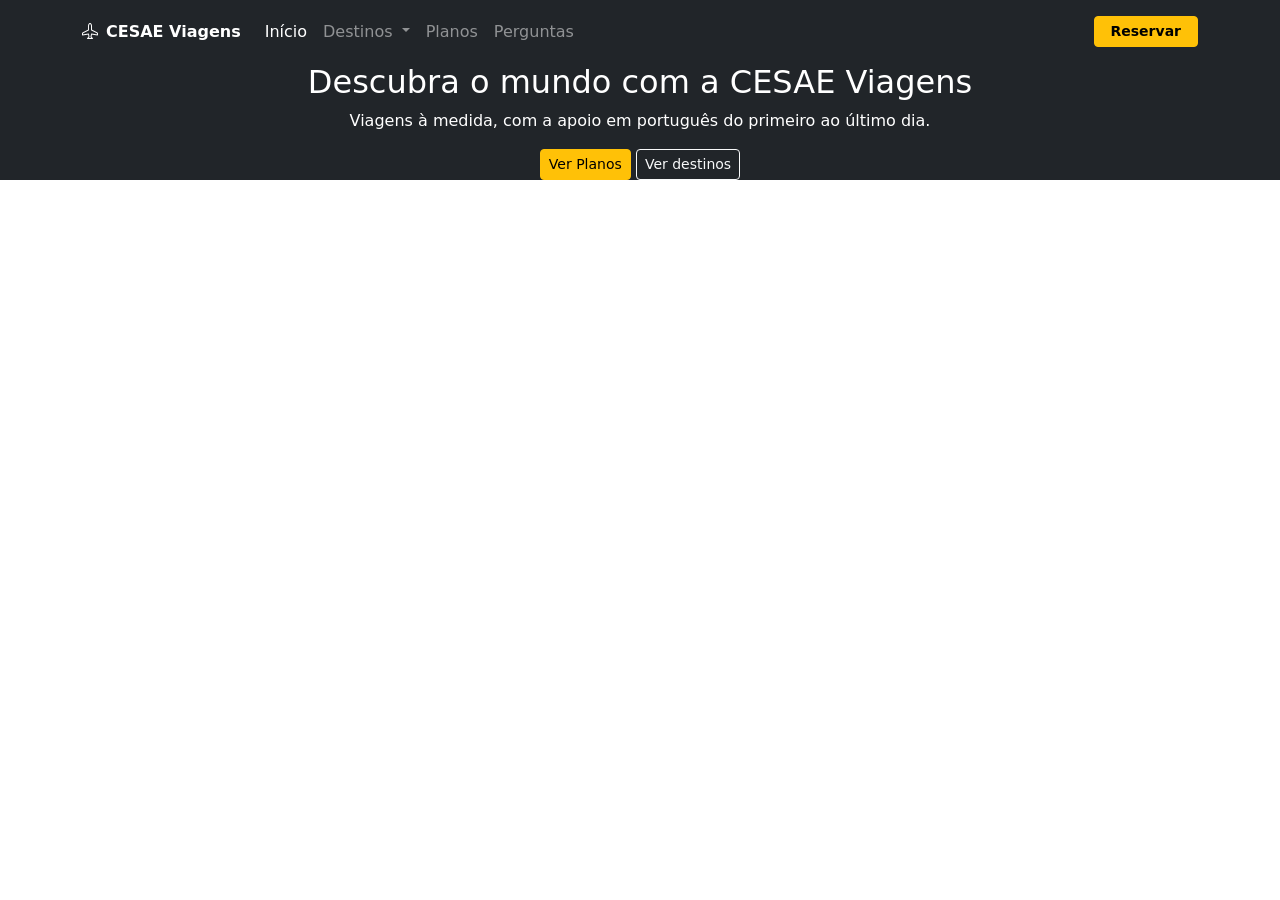
==== Rafael Cesae/Programaçao Web/cesae-viagens/index.html @ 26f74f62 "cesae-viagens iniciada a tarefa cesae-viagens" ====
<!DOCTYPE html>
<html lang="en">

<head>
    <meta charset="UTF-8">
    <meta name="viewport" content="width=device-width, initial-scale=1.0">
    <title>CESAE Viagens</title>
    <link rel="stylesheet" href="https://cdn.jsdelivr.net/npm/bootstrap-icons@1.11.3/font/bootstrap-icons.min.css">
    <link href="https://cdn.jsdelivr.net/npm/bootstrap@5.3.8/dist/css/bootstrap.min.css" rel="stylesheet"
        integrity="sha384-sRIl4kxILFvY47J16cr9ZwB07vP4J8+LH7qKQnuqkuIAvNWLzeN8tE5YBujZqJLB" crossorigin="anonymous">
</head>

<body>
    <header>
    
    <nav class="navbar bg-dark py-3 px-3 px-md-5">
        <div class="container d-flex align-items-center flex-nowrap">
            
            <!-- Logotipo - o text-nowrap ajuda a nao partir o nome -->
            <p class="logotipo fw-bold mb-0 me-3 me-md-4 text-nowrap">
                <a class="text-decoration-none text-white d-inline-flex align-items-center gap-2" href="#">
                    <i class="bi bi-airplane"></i>
                    CESAE Viagens
                </a>
            </p>

            <!-- Links -->
            <ul class="navbar-nav d-flex flex-row align-items-center gap-2 gap-md-3 me-auto mb-0">
                <li class="nav-item">
                    <a class="nav-link text-white p-0" href="#">Início</a>
                </li>
                <li class="nav-item dropdown"> <!-- Dar fix no dropdown que esta a partir a navbar-->
                    <a class="nav-link dropdown-toggle text-white-50 p-0" data-bs-toggle="dropdown" href="#" role="button" aria-expanded="false">
                        Destinos
                    </a>
                    <ul class="dropdown-menu">
                        <li><a class="dropdown-item" href="#">Action</a></li>
                        <li><a class="dropdown-item" href="#">Another action</a></li>
                        <li><a class="dropdown-item" href="#">Something else here</a></li>
                    </ul>
                </li>
                <li class="nav-item">
                    <a class="nav-link text-white-50 p-0" href="#">Planos</a>
                </li>
                <li class="nav-item">
                    <a class="nav-link text-white-50 p-0" href="#">Perguntas</a>
                </li>
            </ul>

            <!-- Botão Reservar - o flex-shrink ajuda o botao a ficar a direita e nao ir para cima dos elementos -->
            <button type="button" class="btn btn-warning btn-sm fw-semibold px-3 flex-shrink-0 ms-2">Reservar</button>

        </div>
    </nav>
</header>
    <main>
        <section class="text-center bg-dark text-white">
            <h2> Descubra o mundo com a CESAE Viagens </h1>
                <p> Viagens à medida, com a apoio em português do primeiro ao último dia.</p>
                <button type="button" class="btn btn-warning btn-sm">Ver Planos</button>
                <button type="button" class="btn btn-outline-light btn-sm">Ver destinos</button>
        </section>
    </main>
    <script src="https://cdn.jsdelivr.net/npm/bootstrap@5.3.8/dist/js/bootstrap.bundle.min.js"
        integrity="sha384-FKyoEForCGlyvwx9Hj09JcYn3nv7wiPVlz7YYwJrWVcXK/BmnVDxM+D2scQbITxI"
        crossorigin="anonymous"></script>
</body>

</html>
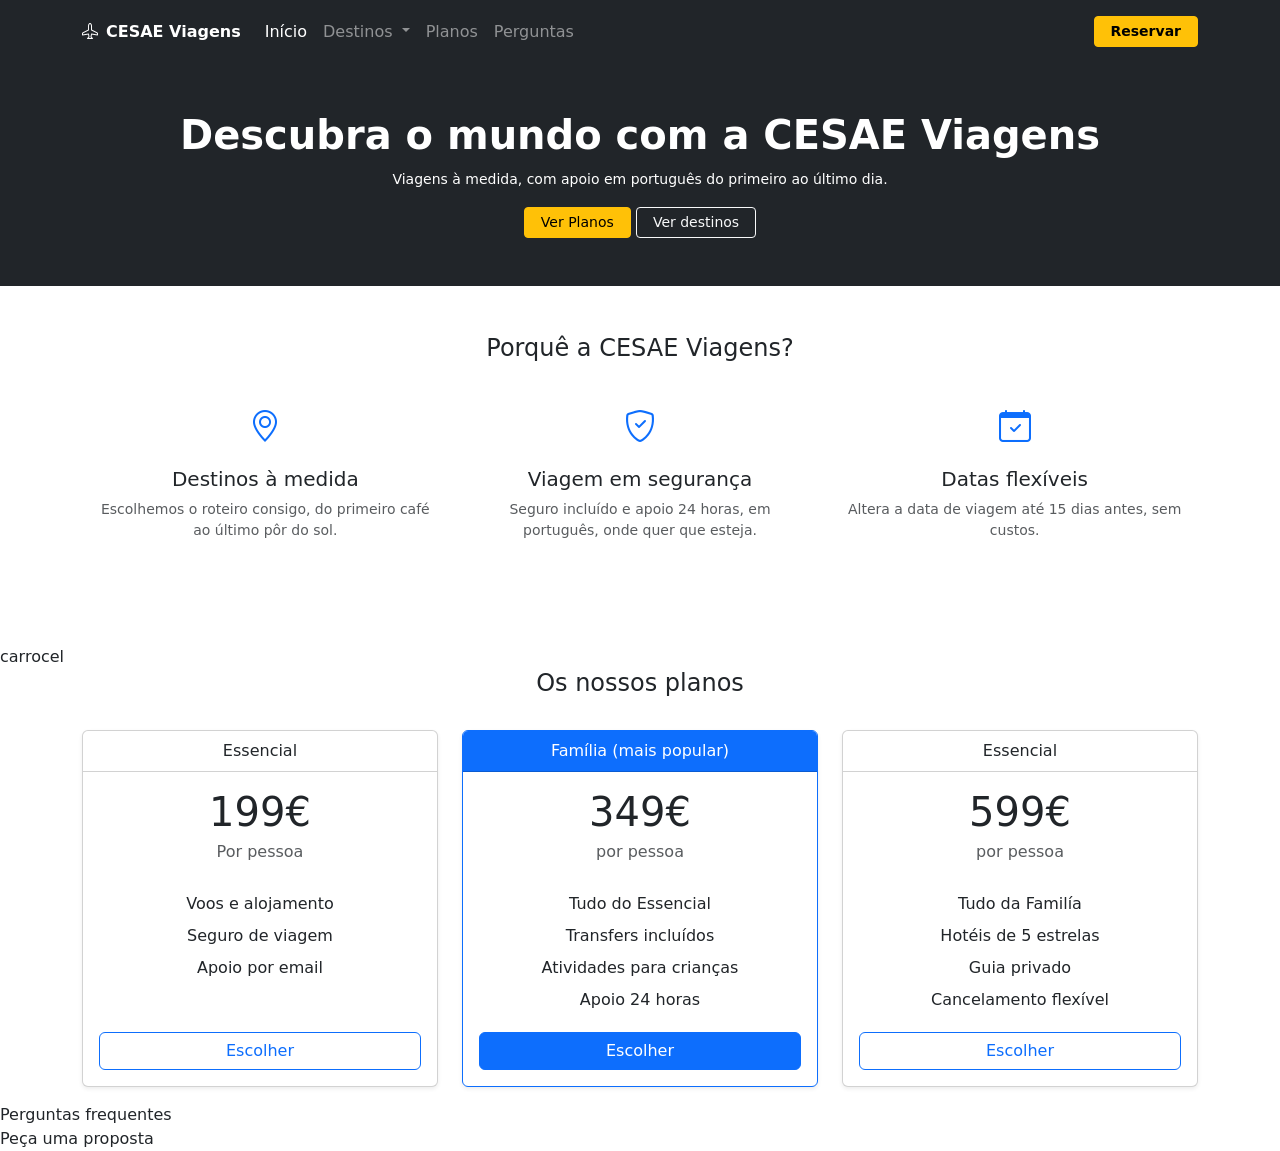
==== commit 40191ca0: "Cesae Viagens cards added the 3 cards and made it responsive" ====
--- a/Rafael Cesae/Programaçao Web/cesae-viagens/index.html
+++ b/Rafael Cesae/Programaçao Web/cesae-viagens/index.html
@@ -12,53 +12,181 @@
 
 <body>
     <header>
-    
-    <nav class="navbar bg-dark py-3 px-3 px-md-5">
-        <div class="container d-flex align-items-center flex-nowrap">
-            
-            <!-- Logotipo - o text-nowrap ajuda a nao partir o nome -->
-            <p class="logotipo fw-bold mb-0 me-3 me-md-4 text-nowrap">
-                <a class="text-decoration-none text-white d-inline-flex align-items-center gap-2" href="#">
-                    <i class="bi bi-airplane"></i>
-                    CESAE Viagens
-                </a>
-            </p>
 
-            <!-- Links -->
-            <ul class="navbar-nav d-flex flex-row align-items-center gap-2 gap-md-3 me-auto mb-0">
-                <li class="nav-item">
-                    <a class="nav-link text-white p-0" href="#">Início</a>
-                </li>
-                <li class="nav-item dropdown"> <!-- Dar fix no dropdown que esta a partir a navbar-->
-                    <a class="nav-link dropdown-toggle text-white-50 p-0" data-bs-toggle="dropdown" href="#" role="button" aria-expanded="false">
-                        Destinos
+        <nav class="navbar navbar-expand-sm bg-dark py-3">
+            <div class="container  d-flex align-items-center flex-nowrap">
+
+                <!-- Logotipo - o text-nowrap ajuda a nao partir o nome -->
+                <p class="logotipo fw-bold mb-0 me-3 me-md-4 text-nowrap">
+                    <a class="text-decoration-none text-white d-inline-flex align-items-center gap-2" href="#">
+                        <i class="bi bi-airplane"></i>
+                        CESAE Viagens
                     </a>
-                    <ul class="dropdown-menu">
-                        <li><a class="dropdown-item" href="#">Action</a></li>
-                        <li><a class="dropdown-item" href="#">Another action</a></li>
-                        <li><a class="dropdown-item" href="#">Something else here</a></li>
-                    </ul>
-                </li>
-                <li class="nav-item">
-                    <a class="nav-link text-white-50 p-0" href="#">Planos</a>
-                </li>
-                <li class="nav-item">
-                    <a class="nav-link text-white-50 p-0" href="#">Perguntas</a>
-                </li>
-            </ul>
+                </p>
 
-            <!-- Botão Reservar - o flex-shrink ajuda o botao a ficar a direita e nao ir para cima dos elementos -->
-            <button type="button" class="btn btn-warning btn-sm fw-semibold px-3 flex-shrink-0 ms-2">Reservar</button>
+                <!-- Links -->
+                <div class="collapse navbar-collapse sm-2"> <!-- collapse para mobile -->
+                    <button button class="navbar-toggler" type="button" data-bs-toggle="collapse"
+                        data-bs-target="#navbarSupportedContent" aria-controls="navbarSupportedContent"
+                        aria-expanded="false" aria-label="Toggle navigation">
+                        <span class="navbar-toggler-icon"></span>
+                    </button>
+                    <div class="collapse navbar-collapse" id="navbarSupportedContent">
+                        <ul class="navbar-nav align-items-center gap-2 gap-md-3 me-auto mb-0">
+                            <li class="nav-item">
+                                <a class="nav-link text-white p-0" href="#">Início</a>
+                            </li>
+                            <li class="nav-item dropdown"> <!-- Dar fix no dropdown que esta a partir a navbar-->
+                                <a class="nav-link dropdown-toggle text-white-50 p-0" data-bs-toggle="dropdown" href="#"
+                                    role="button" aria-expanded="false">
+                                    Destinos
+                                </a>
+                                <ul class="dropdown-menu position-absolute">
+                                    <!-- Fix do dropdown ao usar position absolute -->
+                                    <li><a class="dropdown-item" href="#">Action</a></li>
+                                    <li><a class="dropdown-item" href="#">Another action</a></li>
+                                    <li><a class="dropdown-item" href="#">Something else here</a></li>
+                                </ul>
+                            </li>
+                            <li class="nav-item">
+                                <a class="nav-link text-white-50 p-0" href="#">Planos</a>
+                            </li>
+                            <li class="nav-item">
+                                <a class="nav-link text-white-50 p-0" href="#">Perguntas</a>
+                            </li>
+                        </ul>
+                    </div>
 
-        </div>
-    </nav>
-</header>
+                </div>
+                <!-- Botão Reservar - o flex-shrink ajuda o botao a ficar a direita e nao ir para cima dos elementos -->
+                <button type="button"
+                    class="btn btn-warning btn-sm fw-semibold px-3 flex-shrink-0 sm-2">Reservar</button>
+            </div>
+        </nav>
+    </header>
     <main>
-        <section class="text-center bg-dark text-white">
-            <h2> Descubra o mundo com a CESAE Viagens </h1>
-                <p> Viagens à medida, com a apoio em português do primeiro ao último dia.</p>
-                <button type="button" class="btn btn-warning btn-sm">Ver Planos</button>
-                <button type="button" class="btn btn-outline-light btn-sm">Ver destinos</button>
+        <section class="text-center bg-dark text-white py-5">
+            <h1 class="fw-bold"> Descubra o mundo com a CESAE Viagens </h1>
+            <p><small> Viagens à medida, com apoio em português do primeiro ao último dia.</small></p>
+            <button type="button" class="btn btn-warning btn-sm px-3">Ver Planos</button>
+            <button type="button" class="btn btn-outline-light btn-sm px-3">Ver destinos</button>
+        </section>
+
+        <!------------------------------------------------------->
+
+        <section class="container py-5">
+            <div class="text-center mb-4">
+                <h4>Porquê a CESAE Viagens?</h4>
+            </div>
+
+            <!-- Três vantagens -->
+            <div class="row text-center justify-content-center g-2">
+
+                <!-- Card 1 -->
+                <div class="col-12 col-md-4 mb-4">
+                    <div class="p-3">
+                        <div class="mb-3">
+                            <i class="bi bi-geo-alt fs-2 text-primary"></i>
+                        </div>
+
+                        <h5>Destinos à medida</h5>
+
+                        <p class="text-muted small">Escolhemos o roteiro consigo, do primeiro café ao último pôr do sol.</p>
+                    </div>
+                </div>
+
+                <!-- Card 2 -->
+                <div class="col-12 col-md-4 mb-4">
+                    <div class="p-3">
+                        <div class="mb-3">
+                            <i class="bi bi-shield-check fs-2 text-primary"></i>
+                        </div>
+
+                        <h5>Viagem em segurança</h5>
+
+                        <p class="text-muted small">Seguro incluído e apoio 24 horas, em português, onde quer que esteja.</p>
+                    </div>
+                </div>
+
+                <!-- Card 3 -->
+                <div class="col-12 col-md-4 mb-4">
+                    <div class="p-3">
+                        <div class="mb-3">
+                            <i class="bi bi-calendar-check fs-2 text-primary"></i>
+                        </div>
+
+                        <h5>Datas flexíveis</h5>
+
+                        <p class="text-muted small">Altera a data de viagem até 15 dias antes, sem custos.</p>
+                    </div>
+                </div>
+
+            </div>
+        </section>
+
+        <!------------------------------------------------------->
+
+        <section>
+            carrocel
+        </section>
+
+        <!------------------------------------------------------->
+
+        <section class="container">
+            <div class="row justify-content-center">
+                <div class="text-center mb-4">
+                    <h4> Os nossos planos</h4>
+                </div>
+
+                <!-- card 1 -->
+                <div class="col-md mb-3">
+                    <div class="card shadow-sm h-100">
+                        <div class="card-header bg-transparent text-center">Essencial</div>
+                        <div class="card-body text-center d-flex flex-column">
+                            <p class="card-title display-6 mb-1">199€</p>
+                            <p class="card-text text-muted mb-4">Por pessoa</p>
+                            <p class="card-text lh-lg">Voos e alojamento <br> Seguro de viagem <br> Apoio por email </p>
+                            <button class="btn btn-outline-primary mt-auto">Escolher</button>
+                        </div>
+                    </div>
+                </div>
+
+                <!-- card 2 -->
+                <div class="col-md mb-3">
+                    <div class="card border-primary shadow-sm h-100">
+                        <div class="card-header bg-primary text-white text-center">Família (mais popular)</div>
+                        <div class="card-body text-center d-flex flex-column">
+                            <p class="card-title display-6 mb-1">349€</p>
+                            <p class="card-text text-muted mb-4">por pessoa</p>
+                            <p class="card-text lh-lg">Tudo do Essencial <br> Transfers incluídos <br> Atividades para crianças <br> Apoio 24 horas</p>
+                            <button type="button" class="btn btn-primary mt-auto">Escolher</button>
+                        </div>
+                    </div>
+                </div>
+
+                <!-- card 3 -->
+                <div class="col-md mb-3">
+                    <div class="card shadow-sm h-100">
+                        <div class="card-header bg-transparent text-center">Essencial</div>
+                        <div class="card-body text-center d-flex flex-column">
+                            <p class="card-title display-6 mb-1">599€</p>
+                            <p class="card-text text-muted mb-4">por pessoa</p>
+                            <p class="card-text lh-lg">Tudo da Familía <br> Hotéis de 5 estrelas <br> Guia privado <br> Cancelamento flexível </p>
+                            <button type="button" class="btn btn-outline-primary mt-auto">Escolher</button>
+                        </div>
+                    </div>
+                </div>
+            </div>
+        </section>
+
+        <!------------------------------------------------------->
+
+        <section>
+            Perguntas frequentes
+        </section>
+
+        <section>
+            Peça uma proposta
         </section>
     </main>
     <script src="https://cdn.jsdelivr.net/npm/bootstrap@5.3.8/dist/js/bootstrap.bundle.min.js"
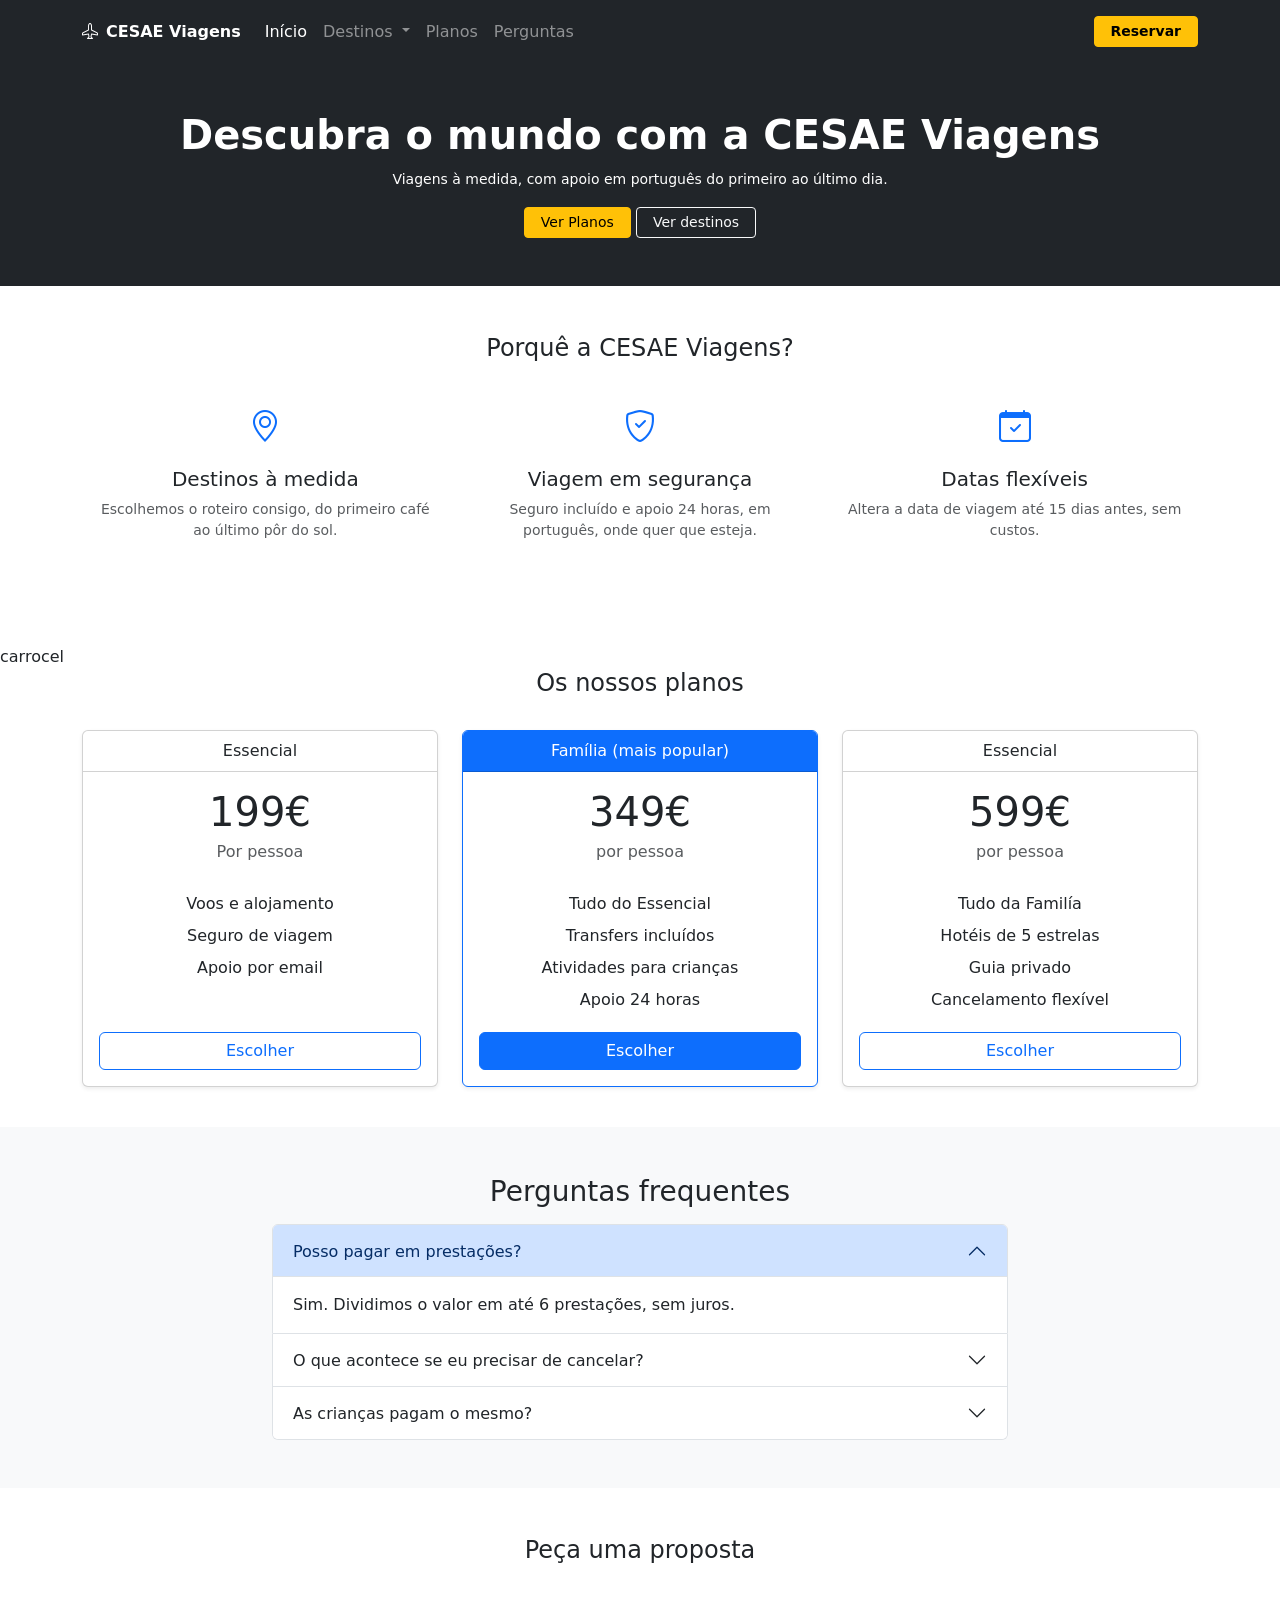
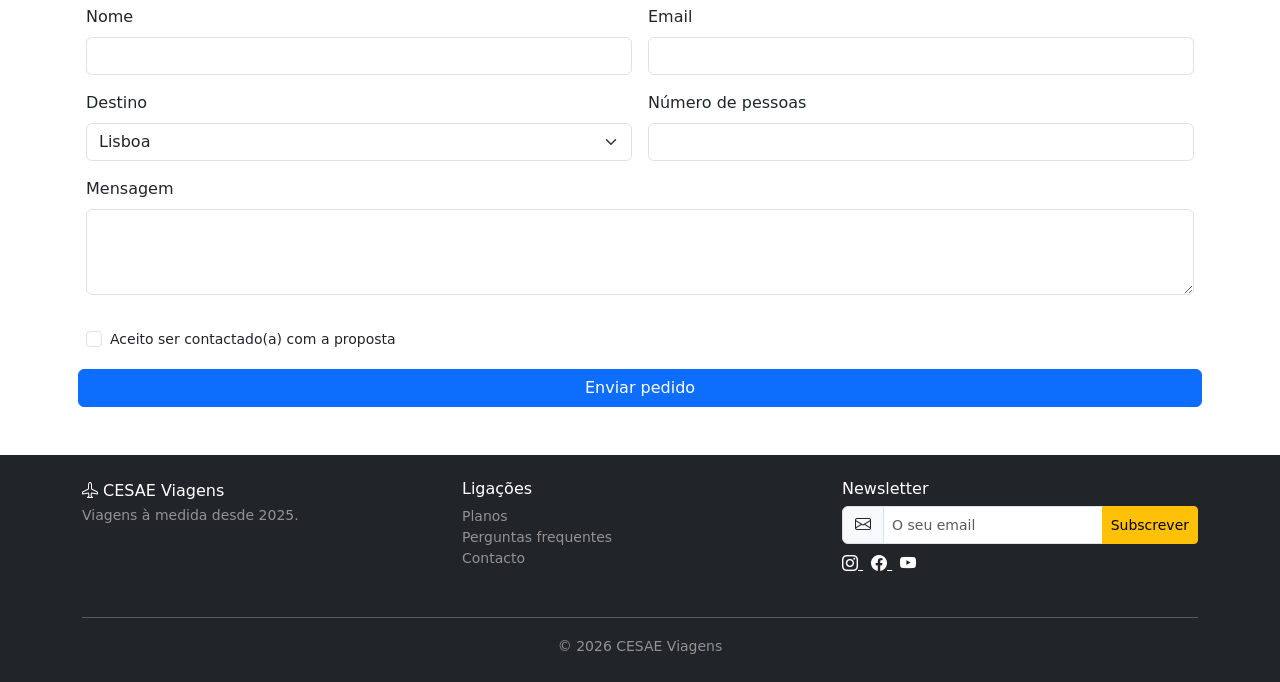
==== commit a0a526d1: "Cesae-viagens FAQ, form e footer completos" ====
--- a/Rafael Cesae/Programaçao Web/cesae-viagens/index.html
+++ b/Rafael Cesae/Programaçao Web/cesae-viagens/index.html
@@ -12,7 +12,6 @@
 
 <body>
     <header>
-
         <nav class="navbar navbar-expand-sm bg-dark py-3">
             <div class="container  d-flex align-items-center flex-nowrap">
 
@@ -24,7 +23,7 @@
                     </a>
                 </p>
 
-                <!-- Links -->
+
                 <div class="collapse navbar-collapse sm-2"> <!-- collapse para mobile -->
                     <button button class="navbar-toggler" type="button" data-bs-toggle="collapse"
                         data-bs-target="#navbarSupportedContent" aria-controls="navbarSupportedContent"
@@ -49,18 +48,18 @@
                                 </ul>
                             </li>
                             <li class="nav-item">
-                                <a class="nav-link text-white-50 p-0" href="#">Planos</a>
+                                <a class="nav-link text-white-50 p-0" href="#planos">Planos</a>
                             </li>
                             <li class="nav-item">
-                                <a class="nav-link text-white-50 p-0" href="#">Perguntas</a>
+                                <a class="nav-link text-white-50 p-0" href="#FAQ">Perguntas</a>
                             </li>
                         </ul>
                     </div>
 
                 </div>
                 <!-- Botão Reservar - o flex-shrink ajuda o botao a ficar a direita e nao ir para cima dos elementos -->
-                <button type="button"
-                    class="btn btn-warning btn-sm fw-semibold px-3 flex-shrink-0 sm-2">Reservar</button>
+                <button type="button" class="btn btn-warning btn-sm fw-semibold px-3 flex-shrink-0 sm-2"
+                    href="#reservar">Reservar</button>
             </div>
         </nav>
     </header>
@@ -68,18 +67,17 @@
         <section class="text-center bg-dark text-white py-5">
             <h1 class="fw-bold"> Descubra o mundo com a CESAE Viagens </h1>
             <p><small> Viagens à medida, com apoio em português do primeiro ao último dia.</small></p>
-            <button type="button" class="btn btn-warning btn-sm px-3">Ver Planos</button>
+            <button type="button" class="btn btn-warning btn-sm px-3" href="#planos">Ver Planos</button>
             <button type="button" class="btn btn-outline-light btn-sm px-3">Ver destinos</button>
         </section>
 
-        <!------------------------------------------------------->
+        <!------------------------ 3 Vantagens ------------------------------->
 
         <section class="container py-5">
             <div class="text-center mb-4">
                 <h4>Porquê a CESAE Viagens?</h4>
             </div>
 
-            <!-- Três vantagens -->
             <div class="row text-center justify-content-center g-2">
 
                 <!-- Card 1 -->
@@ -91,7 +89,8 @@
 
                         <h5>Destinos à medida</h5>
 
-                        <p class="text-muted small">Escolhemos o roteiro consigo, do primeiro café ao último pôr do sol.</p>
+                        <p class="text-muted small">Escolhemos o roteiro consigo, do primeiro café ao último pôr do sol.
+                        </p>
                     </div>
                 </div>
 
@@ -104,7 +103,8 @@
 
                         <h5>Viagem em segurança</h5>
 
-                        <p class="text-muted small">Seguro incluído e apoio 24 horas, em português, onde quer que esteja.</p>
+                        <p class="text-muted small">Seguro incluído e apoio 24 horas, em português, onde quer que
+                            esteja.</p>
                     </div>
                 </div>
 
@@ -124,71 +124,235 @@
             </div>
         </section>
 
-        <!------------------------------------------------------->
+        <!-------------------------- Carrocel ----------------------------->
 
         <section>
             carrocel
         </section>
 
-        <!------------------------------------------------------->
-
-        <section class="container">
-            <div class="row justify-content-center">
-                <div class="text-center mb-4">
-                    <h4> Os nossos planos</h4>
-                </div>
-
-                <!-- card 1 -->
-                <div class="col-md mb-3">
-                    <div class="card shadow-sm h-100">
-                        <div class="card-header bg-transparent text-center">Essencial</div>
-                        <div class="card-body text-center d-flex flex-column">
-                            <p class="card-title display-6 mb-1">199€</p>
-                            <p class="card-text text-muted mb-4">Por pessoa</p>
-                            <p class="card-text lh-lg">Voos e alojamento <br> Seguro de viagem <br> Apoio por email </p>
-                            <button class="btn btn-outline-primary mt-auto">Escolher</button>
-                        </div>
-                    </div>
-                </div>
-
-                <!-- card 2 -->
-                <div class="col-md mb-3">
-                    <div class="card border-primary shadow-sm h-100">
-                        <div class="card-header bg-primary text-white text-center">Família (mais popular)</div>
-                        <div class="card-body text-center d-flex flex-column">
-                            <p class="card-title display-6 mb-1">349€</p>
-                            <p class="card-text text-muted mb-4">por pessoa</p>
-                            <p class="card-text lh-lg">Tudo do Essencial <br> Transfers incluídos <br> Atividades para crianças <br> Apoio 24 horas</p>
-                            <button type="button" class="btn btn-primary mt-auto">Escolher</button>
-                        </div>
-                    </div>
-                </div>
-
-                <!-- card 3 -->
-                <div class="col-md mb-3">
-                    <div class="card shadow-sm h-100">
-                        <div class="card-header bg-transparent text-center">Essencial</div>
-                        <div class="card-body text-center d-flex flex-column">
-                            <p class="card-title display-6 mb-1">599€</p>
-                            <p class="card-text text-muted mb-4">por pessoa</p>
-                            <p class="card-text lh-lg">Tudo da Familía <br> Hotéis de 5 estrelas <br> Guia privado <br> Cancelamento flexível </p>
-                            <button type="button" class="btn btn-outline-primary mt-auto">Escolher</button>
-                        </div>
-                    </div>
-                </div>
-            </div>
-        </section>
-
-        <!------------------------------------------------------->
+        <!-------------------------- Os nossos planos ----------------------------->
 
         <section>
-            Perguntas frequentes
-        </section>
-
-        <section>
-            Peça uma proposta
+            <div id="planos" class="container mb-4">
+                <div class="row justify-content-center">
+                    <div class="text-center mb-4">
+                        <h4> Os nossos planos</h4>
+                    </div>
+
+                    <!-- card 1 -->
+                    <div class="col-md-4 mb-3">
+                        <div class="card shadow-sm h-100">
+                            <div class="card-header bg-transparent text-center">Essencial</div>
+                            <div class="card-body text-center d-flex flex-column">
+                                <p class="card-title display-6 mb-1">199€</p>
+                                <p class="card-text text-muted mb-4">Por pessoa</p>
+                                <p class="card-text lh-lg">Voos e alojamento <br> Seguro de viagem <br> Apoio por email
+                                </p>
+                                <button class="btn btn-outline-primary mt-auto">Escolher</button>
+                            </div>
+                        </div>
+                    </div>
+
+                    <!-- card 2 -->
+                    <div class="col-md-4 mb-3">
+                        <div class="card border-primary shadow-sm h-100">
+                            <div class="card-header bg-primary text-white text-center">Família (mais popular)</div>
+                            <div class="card-body text-center d-flex flex-column">
+                                <p class="card-title display-6 mb-1">349€</p>
+                                <p class="card-text text-muted mb-4">por pessoa</p>
+                                <p class="card-text lh-lg">Tudo do Essencial <br> Transfers incluídos <br> Atividades
+                                    para crianças <br> Apoio 24 horas</p>
+                                <button type="button" class="btn btn-primary mt-auto">Escolher</button>
+                            </div>
+                        </div>
+                    </div>
+
+                    <!-- card 3 -->
+                    <div class="col-md-4 mb-3">
+                        <div class="card shadow-sm h-100">
+                            <div class="card-header bg-transparent text-center">Essencial</div>
+                            <div class="card-body text-center d-flex flex-column">
+                                <p class="card-title display-6 mb-1">599€</p>
+                                <p class="card-text text-muted mb-4">por pessoa</p>
+                                <p class="card-text lh-lg">Tudo da Familía <br> Hotéis de 5 estrelas <br> Guia privado
+                                    <br>
+                                    Cancelamento flexível
+                                </p>
+                                <button type="button" class="btn btn-outline-primary mt-auto">Escolher</button>
+                            </div>
+                        </div>
+                    </div>
+                </div>
+            </div>
+        </section>
+
+        <!-------------------------- Accordion FAQ ----------------------------->
+
+        <section id="FAQ" class="bg-light py-4 py-md-5">
+            <div class="container">
+                <div class="row justify-content-center">
+                    <div class="text-center mb-2">
+                        <h3>Perguntas frequentes</h4>
+                    </div>
+
+                    <div class="accordion col-12 col-md-8" id="accordionPanelsStayOpenExample">
+                        <div class="accordion-item">
+                            <h2 class="accordion-header">
+                                <button class="accordion-button" type="button" data-bs-toggle="collapse"
+                                    data-bs-target="#panelsStayOpen-collapseOne" aria-expanded="true"
+                                    aria-controls="panelsStayOpen-collapseOne">
+                                    Posso pagar em prestações?
+                                </button>
+                            </h2>
+                            <div id="panelsStayOpen-collapseOne" class="accordion-collapse collapse show">
+                                <div class="accordion-body">
+                                    Sim. Dividimos o valor em até 6 prestações, sem juros.
+                                </div>
+                            </div>
+                        </div>
+                        <div class="accordion-item">
+                            <h2 class="accordion-header">
+                                <button class="accordion-button collapsed" type="button" data-bs-toggle="collapse"
+                                    data-bs-target="#panelsStayOpen-collapseTwo" aria-expanded="false"
+                                    aria-controls="panelsStayOpen-collapseTwo">
+                                    O que acontece se eu precisar de cancelar?
+                                </button>
+                            </h2>
+                            <div id="panelsStayOpen-collapseTwo" class="accordion-collapse collapse">
+                                <div class="accordion-body">
+                                    Lorem ipsum dolor sit amet consectetur adipisicing elit. Error possimus facilis
+                                    deserunt cum asperiores tempore. Aperiam repellendus, esse totam sequi laudantium,
+                                    accusamus labore aliquid dicta consequatur laborum culpa nesciunt ab?
+                                </div>
+                            </div>
+                        </div>
+                        <div class="accordion-item">
+                            <h2 class="accordion-header">
+                                <button class="accordion-button collapsed" type="button" data-bs-toggle="collapse"
+                                    data-bs-target="#panelsStayOpen-collapseThree" aria-expanded="false"
+                                    aria-controls="panelsStayOpen-collapseThree">
+                                    As crianças pagam o mesmo?
+                                </button>
+                            </h2>
+                            <div id="panelsStayOpen-collapseThree" class="accordion-collapse collapse">
+                                <div class="accordion-body">
+                                    Lorem ipsum dolor sit amet consectetur adipisicing elit. Nam at id, perspiciatis
+                                    aspernatur, beatae dolor doloribus est eaque maiores aliquid aliquam eius autem sunt
+                                    ducimus. Atque accusamus aperiam voluptates quo.
+                                </div>
+                            </div>
+                        </div>
+                    </div>
+                </div>
+            </div>
+        </section>
+
+        <!-------------------------- Form Reservar----------------------------->
+
+        <section id="reservar" class="py-4 py-md-5">
+            <div class="container">
+                <div class="row justify-content-center">
+                    <div class="text-center">
+                        <h4>Peça uma proposta</h4>
+                    </div>
+
+                    <form class="row col-8-md g-3 ">
+                        <div class="col-md-6">
+                            <label for="validationDefault01" class="form-label">Nome</label>
+                            <input type="name" class="form-control" id="validationDefault01" required>
+                        </div>
+                        <div class="col-md-6">
+                            <label for="inputEmail4" class="form-label">Email</label>
+                            <input type="email" class="form-control" id="inputEmail4" required>
+                        </div>
+                        <div class="col-md-6">
+                            <label for="validationDefault04" class="form-label">Destino</label>
+                            <select id="validationDefault04" class="form-select">
+                                <option value="1">Lisboa</option>
+                                <option value="2">Açores</option>
+                                <option value="3">Madeira</option>
+                            </select>
+                        </div>
+                        <div class="col-md-6">
+                            <label for="inputCity" class="form-label">Número de pessoas</label>
+                            <input type="text" class="form-control" id="inputCity" required>
+                        </div>
+                        <div class="mb-3">
+                            <label for="exampleFormControlTextarea1" class="form-label">Mensagem</label>
+                            <textarea class="form-control" id="exampleFormControlTextarea1" rows="3"></textarea>
+                        </div>
+                        <div class="col-12">
+                            <div class="form-check">
+                                <input class="form-check-input" type="checkbox" id="invalidCheck2" required>
+                                <label class="small form-check-label" for="invalidCheck2">
+                                    Aceito ser contactado(a) com a proposta
+                                </label>
+                            </div>
+                        </div>
+                        <button type="submit" class="btn btn-primary">Enviar pedido</button>
+                    </form>
+                </div>
+            </div>
+
         </section>
     </main>
+
+    <!-------------------------- Footer ----------------------------->
+
+    <footer class="bg-dark text-white py-4">
+        <div class="container">
+
+            <div class="row align-items-start">
+                <div class="col-md-4 mb-3">
+                    <a class="text-decoration-none text-white" href="#">
+                        <i class="bi bi-airplane"></i>
+                        CESAE Viagens
+                    </a>
+                    <br>
+                    <small class="text-white-50">
+                        Viagens à medida desde 2025.
+                    </small>
+                </div>
+                <div class="col-md-4 mb-3">
+                    <h6>Ligações</h6>
+
+                    <ul class="list-unstyled small text-white-50">
+                        <li><a href="#planos" class="text-white-50 text-decoration-none">Planos</a></li>
+                        <li><a href="#FAQ" class="text-white-50 text-decoration-none">Perguntas frequentes</a></li>
+                        <li><a href="#contactos" class="text-white-50 text-decoration-none">Contacto</a></li>
+                    </ul>
+                </div>
+                <div class="col-md-4 mb-3">
+                    <h6>Newsletter</h6>
+                    <form class="d-flex mb-2">
+                        <div class="input-group">
+                            <span class="input-group-text"><i class="bi bi-envelope"></i></span>   
+                            <input type="email" class="form-control form-control-sm" placeholder="O seu email" required>
+                            <button class="btn btn-warning btn-sm " type="submit">Subscrever</button>
+                        </div>
+                    </form>
+                    <div>
+                        <a href="#" class="text-white me-2">
+                            <i class="bi bi-instagram"></i>
+                        </a>
+                        <a href="#" class="text-white me-2">
+                            <i class="bi bi-facebook"></i>
+                        </a>
+                        <a href="#" class="text-white">
+                            <i class="bi bi-youtube"></i>
+                        </a>
+                    </div>
+                </div>
+
+            </div>
+            <hr>
+            <div class="text-center">
+                <small class="text-white-50">
+                    &copy; 2026 CESAE Viagens
+                </small>
+            </div>
+        </div>
+    </footer>
     <script src="https://cdn.jsdelivr.net/npm/bootstrap@5.3.8/dist/js/bootstrap.bundle.min.js"
         integrity="sha384-FKyoEForCGlyvwx9Hj09JcYn3nv7wiPVlz7YYwJrWVcXK/BmnVDxM+D2scQbITxI"
         crossorigin="anonymous"></script>
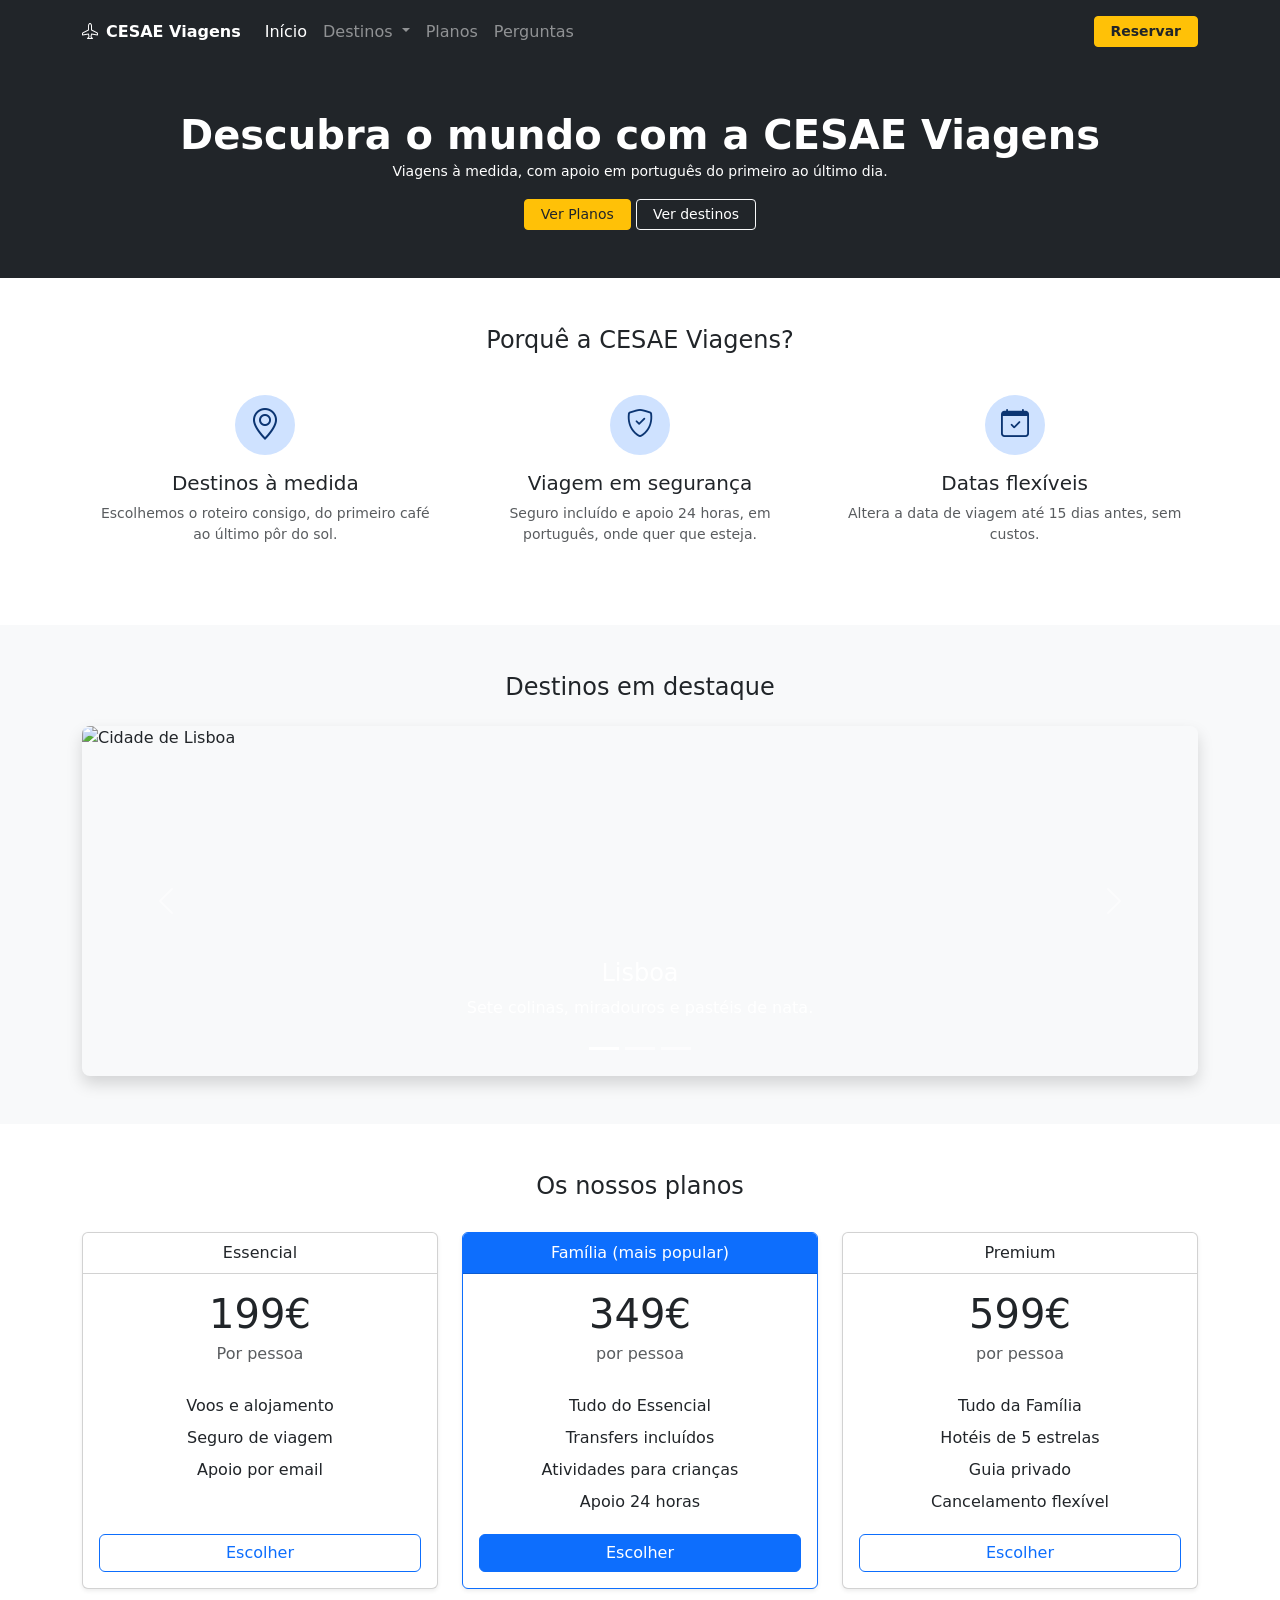
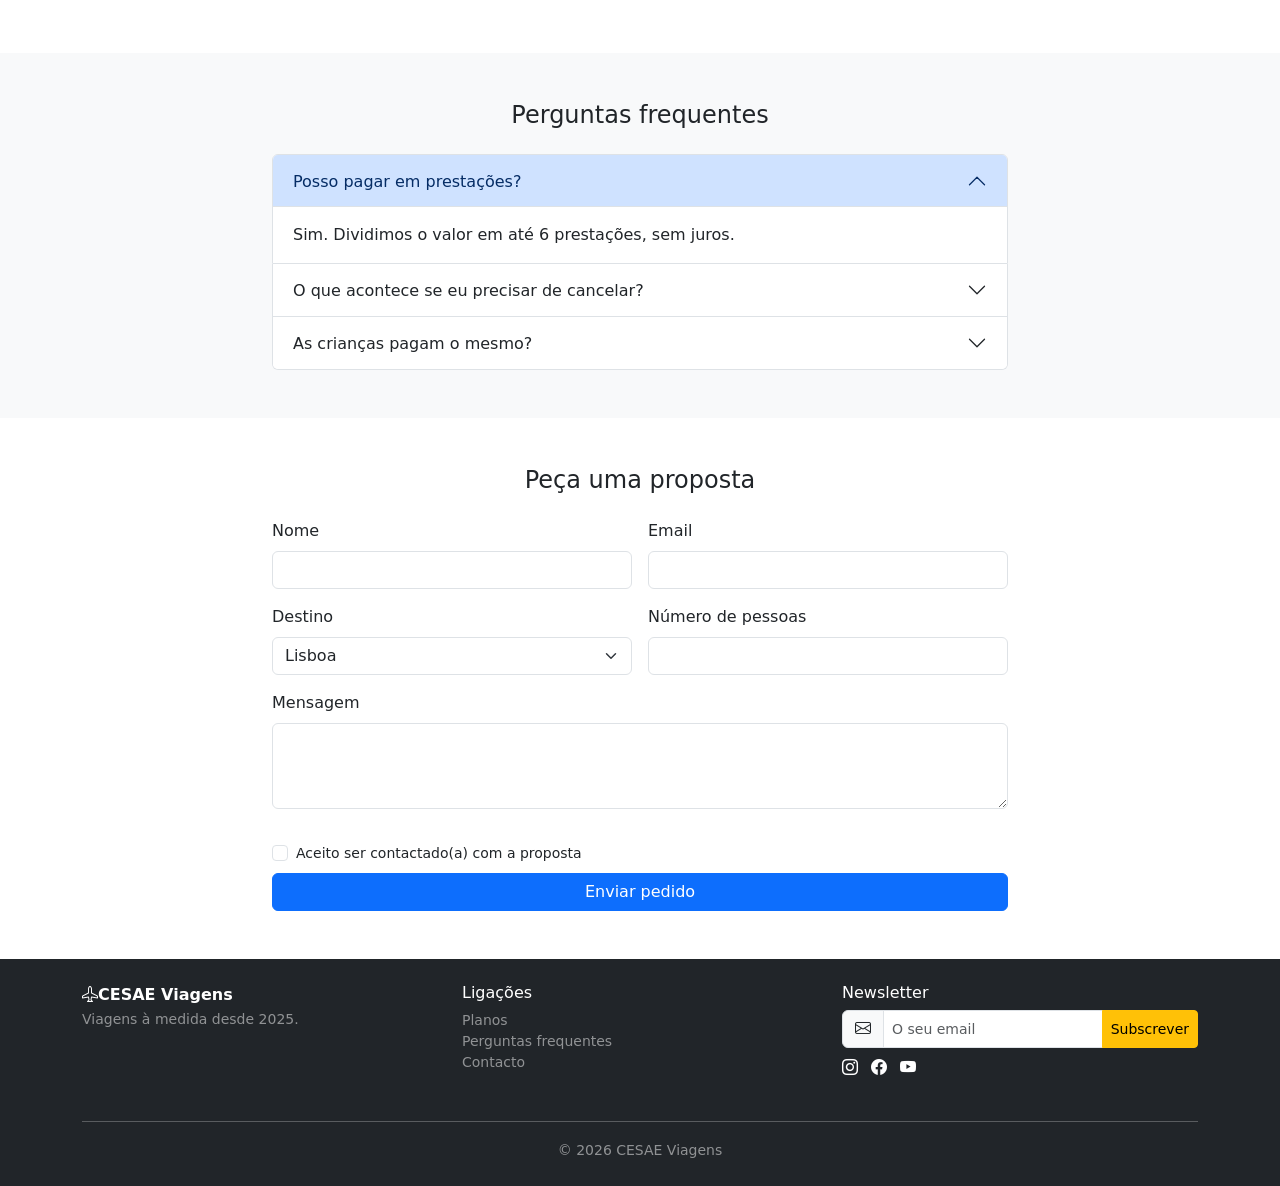
==== commit 2eeed0e6: "cesae-viagens Tarefa terminada" ====
--- a/Rafael Cesae/Programaçao Web/cesae-viagens/index.html
+++ b/Rafael Cesae/Programaçao Web/cesae-viagens/index.html
@@ -1,10 +1,11 @@
 <!DOCTYPE html>
-<html lang="en">
+<html lang="pt-pt">
 
 <head>
     <meta charset="UTF-8">
     <meta name="viewport" content="width=device-width, initial-scale=1.0">
     <title>CESAE Viagens</title>
+
     <link rel="stylesheet" href="https://cdn.jsdelivr.net/npm/bootstrap-icons@1.11.3/font/bootstrap-icons.min.css">
     <link href="https://cdn.jsdelivr.net/npm/bootstrap@5.3.8/dist/css/bootstrap.min.css" rel="stylesheet"
         integrity="sha384-sRIl4kxILFvY47J16cr9ZwB07vP4J8+LH7qKQnuqkuIAvNWLzeN8tE5YBujZqJLB" crossorigin="anonymous">
@@ -12,128 +13,190 @@
 
 <body>
     <header>
-        <nav class="navbar navbar-expand-sm bg-dark py-3">
-            <div class="container  d-flex align-items-center flex-nowrap">
+        <nav class="navbar navbar-expand-sm bg-dark py-2 py-md-3">
+            <div class="container d-flex align-items-center">
 
                 <!-- Logotipo - o text-nowrap ajuda a nao partir o nome -->
-                <p class="logotipo fw-bold mb-0 me-3 me-md-4 text-nowrap">
-                    <a class="text-decoration-none text-white d-inline-flex align-items-center gap-2" href="#">
-                        <i class="bi bi-airplane"></i>
-                        CESAE Viagens
-                    </a>
-                </p>
-
-
-                <div class="collapse navbar-collapse sm-2"> <!-- collapse para mobile -->
-                    <button button class="navbar-toggler" type="button" data-bs-toggle="collapse"
-                        data-bs-target="#navbarSupportedContent" aria-controls="navbarSupportedContent"
-                        aria-expanded="false" aria-label="Toggle navigation">
-                        <span class="navbar-toggler-icon"></span>
-                    </button>
-                    <div class="collapse navbar-collapse" id="navbarSupportedContent">
-                        <ul class="navbar-nav align-items-center gap-2 gap-md-3 me-auto mb-0">
-                            <li class="nav-item">
-                                <a class="nav-link text-white p-0" href="#">Início</a>
-                            </li>
-                            <li class="nav-item dropdown"> <!-- Dar fix no dropdown que esta a partir a navbar-->
-                                <a class="nav-link dropdown-toggle text-white-50 p-0" data-bs-toggle="dropdown" href="#"
-                                    role="button" aria-expanded="false">
-                                    Destinos
-                                </a>
-                                <ul class="dropdown-menu position-absolute">
-                                    <!-- Fix do dropdown ao usar position absolute -->
-                                    <li><a class="dropdown-item" href="#">Action</a></li>
-                                    <li><a class="dropdown-item" href="#">Another action</a></li>
-                                    <li><a class="dropdown-item" href="#">Something else here</a></li>
-                                </ul>
-                            </li>
-                            <li class="nav-item">
-                                <a class="nav-link text-white-50 p-0" href="#planos">Planos</a>
-                            </li>
-                            <li class="nav-item">
-                                <a class="nav-link text-white-50 p-0" href="#FAQ">Perguntas</a>
-                            </li>
-                        </ul>
-                    </div>
-
-                </div>
-                <!-- Botão Reservar - o flex-shrink ajuda o botao a ficar a direita e nao ir para cima dos elementos -->
-                <button type="button" class="btn btn-warning btn-sm fw-semibold px-3 flex-shrink-0 sm-2"
-                    href="#reservar">Reservar</button>
+                <a class="text-decoration-none text-white mb-0 me-3 me-md-4 text-nowrap fw-bold d-inline-flex align-items-center gap-2"
+                    href="#">
+                    <i class="bi bi-airplane"></i>
+                    CESAE Viagens
+                </a>
+
+                <button class="navbar-toggler py-0 px-1 bg-secondary" type="button" data-bs-toggle="collapse"
+                    data-bs-target="#navbarSupportedContent" aria-controls="navbarSupportedContent"
+                    aria-expanded="false" aria-label="Toggle navigation">
+
+                    <span class="navbar-toggler-icon"></span>
+                </button>
+                <div class="collapse navbar-collapse" id="navbarSupportedContent">
+                    <ul class="navbar-nav flex-row flex-wrap justify-content-center align-items-center gap-2 gap-md-3 me-auto mb-0">
+                        <li class="nav-item">
+                            <a href="#" class="nav-link text-white p-0">Início</a>
+                        </li>
+                        <li class="nav-item dropdown">
+                            <a class="nav-link dropdown-toggle text-white-50 p-0" data-bs-toggle="dropdown" href="#"
+                                role="button" aria-expanded="false">
+                                Destinos
+                            </a>
+                            <ul class="dropdown-menu position-absolute">
+                                <li><a href="#" class="dropdown-item">Lisboa</a></li>
+                                <li><a href="#" class="dropdown-item">Açores</a></li>
+                                <li><a href="#" class="dropdown-item">Madeira</a></li>
+                            </ul>
+                        </li>
+                        <li class="nav-item">
+                            <a href="#planos" class="nav-link text-white-50 p-0">Planos</a>
+                        </li>
+                        <li class="nav-item">
+                            <a href="#FAQ" class="nav-link text-white-50 p-0">Perguntas</a>
+                        </li>
+                    </ul>
+                    <a href="#reservar" class="btn btn-warning btn-sm fw-semibold px-3 d-block mt-2 mt-md-0 flex-shrink-0 text-decoration-none text-dark">Reservar</a>
+                </div>
             </div>
         </nav>
     </header>
     <main>
-        <section class="text-center bg-dark text-white py-5">
-            <h1 class="fw-bold"> Descubra o mundo com a CESAE Viagens </h1>
-            <p><small> Viagens à medida, com apoio em português do primeiro ao último dia.</small></p>
-            <button type="button" class="btn btn-warning btn-sm px-3" href="#planos">Ver Planos</button>
-            <button type="button" class="btn btn-outline-light btn-sm px-3">Ver destinos</button>
+        <section class="bg-dark text-white py-4 py-md-5">
+            <div class="container">
+
+                <div class="row text-center justify-content-center">
+                    <h1 class="fw-bold mb-0"> Descubra o mundo com a CESAE Viagens </h1>
+                    <p><small> Viagens à medida, com apoio em português do primeiro ao último dia.</small></p>
+                    <div>
+                        <a href="#planos" class="btn btn-warning btn-sm px-3 text-decoration-none text-dark">Ver
+                            Planos</a>
+                        <a href="#destinos"
+                            class="btn btn-outline-light btn-sm px-3 text-decoration-none text-white">Ver
+                            destinos</a>
+                    </div>
+                </div>
+            </div>
         </section>
 
         <!------------------------ 3 Vantagens ------------------------------->
 
-        <section class="container py-5">
-            <div class="text-center mb-4">
-                <h4>Porquê a CESAE Viagens?</h4>
-            </div>
-
-            <div class="row text-center justify-content-center g-2">
-
-                <!-- Card 1 -->
-                <div class="col-12 col-md-4 mb-4">
-                    <div class="p-3">
-                        <div class="mb-3">
-                            <i class="bi bi-geo-alt fs-2 text-primary"></i>
-                        </div>
-
-                        <h5>Destinos à medida</h5>
-
-                        <p class="text-muted small">Escolhemos o roteiro consigo, do primeiro café ao último pôr do sol.
-                        </p>
-                    </div>
-                </div>
-
-                <!-- Card 2 -->
-                <div class="col-12 col-md-4 mb-4">
-                    <div class="p-3">
-                        <div class="mb-3">
-                            <i class="bi bi-shield-check fs-2 text-primary"></i>
-                        </div>
-
-                        <h5>Viagem em segurança</h5>
-
-                        <p class="text-muted small">Seguro incluído e apoio 24 horas, em português, onde quer que
-                            esteja.</p>
-                    </div>
-                </div>
-
-                <!-- Card 3 -->
-                <div class="col-12 col-md-4 mb-4">
-                    <div class="p-3">
-                        <div class="mb-3">
-                            <i class="bi bi-calendar-check fs-2 text-primary"></i>
-                        </div>
-
-                        <h5>Datas flexíveis</h5>
-
-                        <p class="text-muted small">Altera a data de viagem até 15 dias antes, sem custos.</p>
-                    </div>
-                </div>
-
+        <section class="py-5">
+            <div class="container">
+                <div class="text-center mb-4">
+                    <h4>Porquê a CESAE Viagens?</h4>
+                </div>
+
+                <div class="row text-center justify-content-center g-2">
+
+                    <!-- Card 1 -->
+                    <div class="col-12 col-md-4">
+                        <div class="p-3">
+                            <div class="mb-3">
+                                <div class="rounded-circle bg-primary-subtle d-flex justify-content-center align-items-center mx-auto mb-3"
+                                    style="width: 60px; height: 60px;">
+                                    <i class="bi bi-geo-alt fs-2" style="color: #0c3572;"></i>
+                                </div>
+                            </div>
+                            <h5 class="text-nowrap">Destinos à medida</h5>
+                            <p class="text-muted small">Escolhemos o roteiro consigo, do primeiro café ao último pôr do
+                                sol.
+                            </p>
+                        </div>
+                    </div>
+
+                    <!-- Card 2 -->
+                    <div class="col-12 col-md-4">
+                        <div class="p-3">
+                            <div class="mb-3">
+                                <div class="rounded-circle bg-primary-subtle d-flex justify-content-center align-items-center mx-auto mb-3"
+                                    style="width: 60px; height: 60px;">
+                                    <i class="bi bi-shield-check fs-3" style="color: #0c3572;"></i>
+                                </div>
+                            </div>
+                            <h5 class="text-nowrap">Viagem em segurança</h5>
+                            <p class="text-muted small">Seguro incluído e apoio 24 horas, em português, onde quer que
+                                esteja.</p>
+                        </div>
+                    </div>
+
+                    <!-- Card 3 -->
+                    <div class="col-12 col-md-4">
+                        <div class="p-3">
+                            <div class="mb-3">
+                                <div class="rounded-circle bg-primary-subtle d-flex justify-content-center align-items-center mx-auto mb-3"
+                                    style="width: 60px; height: 60px;">
+                                    <i class="bi bi-calendar-check fs-3" style="color: #0c3572;"></i>
+                                </div>
+                            </div>
+                            <h5 class="text-nowrap">Datas flexíveis</h5>
+                            <p class="text-muted small">Altera a data de viagem até 15 dias antes, sem custos.</p>
+                        </div>
+                    </div>
+
+                </div>
             </div>
         </section>
 
         <!-------------------------- Carrocel ----------------------------->
 
-        <section>
-            carrocel
+        <section class="bg-light py-4 py-md-5">
+            <div id="destinos" class="container">
+                <div class="text-center mb-4">
+                    <h4>Destinos em destaque</h4>
+                </div>
+                <div>
+                    <div id="carouselExampleCaptions" class="carousel slide rounded-3 shadow overflow-hidden">
+                        <div class="carousel-indicators">
+                            <button type="button" data-bs-target="#carouselExampleCaptions" data-bs-slide-to="0"
+                                class="active" aria-current="true" aria-label="Slide 1"></button>
+                            <button type="button" data-bs-target="#carouselExampleCaptions" data-bs-slide-to="1"
+                                aria-label="Slide 2"></button>
+                            <button type="button" data-bs-target="#carouselExampleCaptions" data-bs-slide-to="2"
+                                aria-label="Slide 3"></button>
+                        </div>
+                        <div class="carousel-inner">
+                            <div class="carousel-item active">
+                                <img src="/cesae-viagens/img/lisbon.jpg" class="d-block w-100 object-fit-cover"
+                                    height="350" alt="Cidade de Lisboa">
+                                <div class="carousel-caption">
+                                    <h4>Lisboa</h4>
+                                    <p class="d-none d-md-block">Sete colinas, miradouros e pastéis de nata.</p>
+                                </div>
+                            </div>
+                            <div class="carousel-item">
+                                <img src="/cesae-viagens/img/azores.jpg" class="d-block w-100 object-fit-cover"
+                                    height="350" alt="Ilha dos Açores">
+                                <div class="carousel-caption">
+                                    <h4>Açores</h4>
+                                    <p class="d-none d-md-block">Lagoas vulcânicas, trilhos verdejantes e queijadas de Vila Franca.</p>
+                                </div>
+                            </div>
+                            <div class="carousel-item">
+                                <img src="/cesae-viagens/img/madeira.jpg" class="d-block w-100 object-fit-cover"
+                                    height="350" alt="Ilha da Madeira">
+                                <div class="carousel-caption">
+                                    <h4>Madeira</h4>
+                                    <p class="d-none d-md-block">Levadas, falésias sobre o mar e bolo de mel.</p>
+                                </div>
+                            </div>
+                        </div>
+                        <button class="carousel-control-prev" type="button" data-bs-target="#carouselExampleCaptions"
+                            data-bs-slide="prev">
+                            <span class="carousel-control-prev-icon" aria-hidden="true"></span>
+                            <span class="visually-hidden">Previous</span>
+                        </button>
+                        <button class="carousel-control-next" type="button" data-bs-target="#carouselExampleCaptions"
+                            data-bs-slide="next">
+                            <span class="carousel-control-next-icon" aria-hidden="true"></span>
+                            <span class="visually-hidden">Next</span>
+                        </button>
+                    </div>
+                </div>
+            </div>
+
         </section>
 
         <!-------------------------- Os nossos planos ----------------------------->
 
-        <section>
-            <div id="planos" class="container mb-4">
+        <section class="py-4 py-md-5">
+            <div id="planos" class="container">
                 <div class="row justify-content-center">
                     <div class="text-center mb-4">
                         <h4> Os nossos planos</h4>
@@ -170,11 +233,11 @@
                     <!-- card 3 -->
                     <div class="col-md-4 mb-3">
                         <div class="card shadow-sm h-100">
-                            <div class="card-header bg-transparent text-center">Essencial</div>
+                            <div class="card-header bg-transparent text-center">Premium</div>
                             <div class="card-body text-center d-flex flex-column">
                                 <p class="card-title display-6 mb-1">599€</p>
                                 <p class="card-text text-muted mb-4">por pessoa</p>
-                                <p class="card-text lh-lg">Tudo da Familía <br> Hotéis de 5 estrelas <br> Guia privado
+                                <p class="card-text lh-lg">Tudo da Família <br> Hotéis de 5 estrelas <br> Guia privado
                                     <br>
                                     Cancelamento flexível
                                 </p>
@@ -191,8 +254,8 @@
         <section id="FAQ" class="bg-light py-4 py-md-5">
             <div class="container">
                 <div class="row justify-content-center">
-                    <div class="text-center mb-2">
-                        <h3>Perguntas frequentes</h4>
+                    <div class="text-center mb-3">
+                        <h4>Perguntas frequentes</h4>
                     </div>
 
                     <div class="accordion col-12 col-md-8" id="accordionPanelsStayOpenExample">
@@ -256,40 +319,44 @@
                         <h4>Peça uma proposta</h4>
                     </div>
 
-                    <form class="row col-8-md g-3 ">
-                        <div class="col-md-6">
-                            <label for="validationDefault01" class="form-label">Nome</label>
-                            <input type="name" class="form-control" id="validationDefault01" required>
-                        </div>
-                        <div class="col-md-6">
-                            <label for="inputEmail4" class="form-label">Email</label>
-                            <input type="email" class="form-control" id="inputEmail4" required>
-                        </div>
-                        <div class="col-md-6">
-                            <label for="validationDefault04" class="form-label">Destino</label>
-                            <select id="validationDefault04" class="form-select">
-                                <option value="1">Lisboa</option>
-                                <option value="2">Açores</option>
-                                <option value="3">Madeira</option>
-                            </select>
-                        </div>
-                        <div class="col-md-6">
-                            <label for="inputCity" class="form-label">Número de pessoas</label>
-                            <input type="text" class="form-control" id="inputCity" required>
-                        </div>
-                        <div class="mb-3">
-                            <label for="exampleFormControlTextarea1" class="form-label">Mensagem</label>
-                            <textarea class="form-control" id="exampleFormControlTextarea1" rows="3"></textarea>
-                        </div>
-                        <div class="col-12">
-                            <div class="form-check">
-                                <input class="form-check-input" type="checkbox" id="invalidCheck2" required>
-                                <label class="small form-check-label" for="invalidCheck2">
-                                    Aceito ser contactado(a) com a proposta
-                                </label>
-                            </div>
-                        </div>
-                        <button type="submit" class="btn btn-primary">Enviar pedido</button>
+                    <form class="col-md-8">
+                        <div class="row mt-md-0 g-3">
+                            <div class="col-md-6">
+                                <label for="validationDefault01" class="form-label">Nome</label>
+                                <input type="text" class="form-control" id="validationDefault01" required>
+                            </div>
+                            <div class="col-md-6">
+                                <label for="inputEmail4" class="form-label">Email</label>
+                                <input type="email" class="form-control" id="inputEmail4" required>
+                            </div>
+                            <div class="col-md-6">
+                                <label for="validationDefault04" class="form-label">Destino</label>
+                                <select id="validationDefault04" class="form-select">
+                                    <option value="1">Lisboa</option>
+                                    <option value="2">Açores</option>
+                                    <option value="3">Madeira</option>
+                                </select>
+                            </div>
+                            <div class="col-md-6">
+                                <label for="inputCity" class="form-label">Número de pessoas</label>
+                                <input type="number" class="form-control" min="1" id="inputCity" required>
+                            </div>
+                            <div class="col-12 mb-3">
+                                <label for="exampleFormControlTextarea1" class="form-label">Mensagem</label>
+                                <textarea class="form-control" id="exampleFormControlTextarea1" rows="3"></textarea>
+                            </div>
+                            <div class="col-12">
+                                <div class="form-check">
+                                    <input class="form-check-input" type="checkbox" id="invalidCheck2" required>
+                                    <label class="small form-check-label" for="invalidCheck2">
+                                        Aceito ser contactado(a) com a proposta
+                                    </label>
+                                </div>
+                                <div class="d-flex flex-column mt-2">
+                                    <button type="submit" class="btn btn-primary mt-auto">Enviar pedido</button>
+                                </div>
+                            </div>
+                        </div>
                     </form>
                 </div>
             </div>
@@ -304,10 +371,7 @@
 
             <div class="row align-items-start">
                 <div class="col-md-4 mb-3">
-                    <a class="text-decoration-none text-white" href="#">
-                        <i class="bi bi-airplane"></i>
-                        CESAE Viagens
-                    </a>
+                    <a href="#" class="text-decoration-none text-white fw-semibold"><i class="bi bi-airplane"></i>CESAE Viagens</a>
                     <br>
                     <small class="text-white-50">
                         Viagens à medida desde 2025.
@@ -326,30 +390,21 @@
                     <h6>Newsletter</h6>
                     <form class="d-flex mb-2">
                         <div class="input-group">
-                            <span class="input-group-text"><i class="bi bi-envelope"></i></span>   
+                            <span class="input-group-text"><i class="bi bi-envelope"></i></span>
                             <input type="email" class="form-control form-control-sm" placeholder="O seu email" required>
                             <button class="btn btn-warning btn-sm " type="submit">Subscrever</button>
                         </div>
                     </form>
                     <div>
-                        <a href="#" class="text-white me-2">
-                            <i class="bi bi-instagram"></i>
-                        </a>
-                        <a href="#" class="text-white me-2">
-                            <i class="bi bi-facebook"></i>
-                        </a>
-                        <a href="#" class="text-white">
-                            <i class="bi bi-youtube"></i>
-                        </a>
-                    </div>
-                </div>
-
+                        <a href="#" class="text-white me-2"><i class="bi bi-instagram"></i></a>
+                        <a href="#" class="text-white me-2"><i class="bi bi-facebook"></i></a>
+                        <a href="#" class="text-white"><i class="bi bi-youtube"></i></a>
+                    </div>
+                </div>
             </div>
             <hr>
             <div class="text-center">
-                <small class="text-white-50">
-                    &copy; 2026 CESAE Viagens
-                </small>
+                <small class="text-white-50">&copy; 2026 CESAE Viagens</small>
             </div>
         </div>
     </footer>
